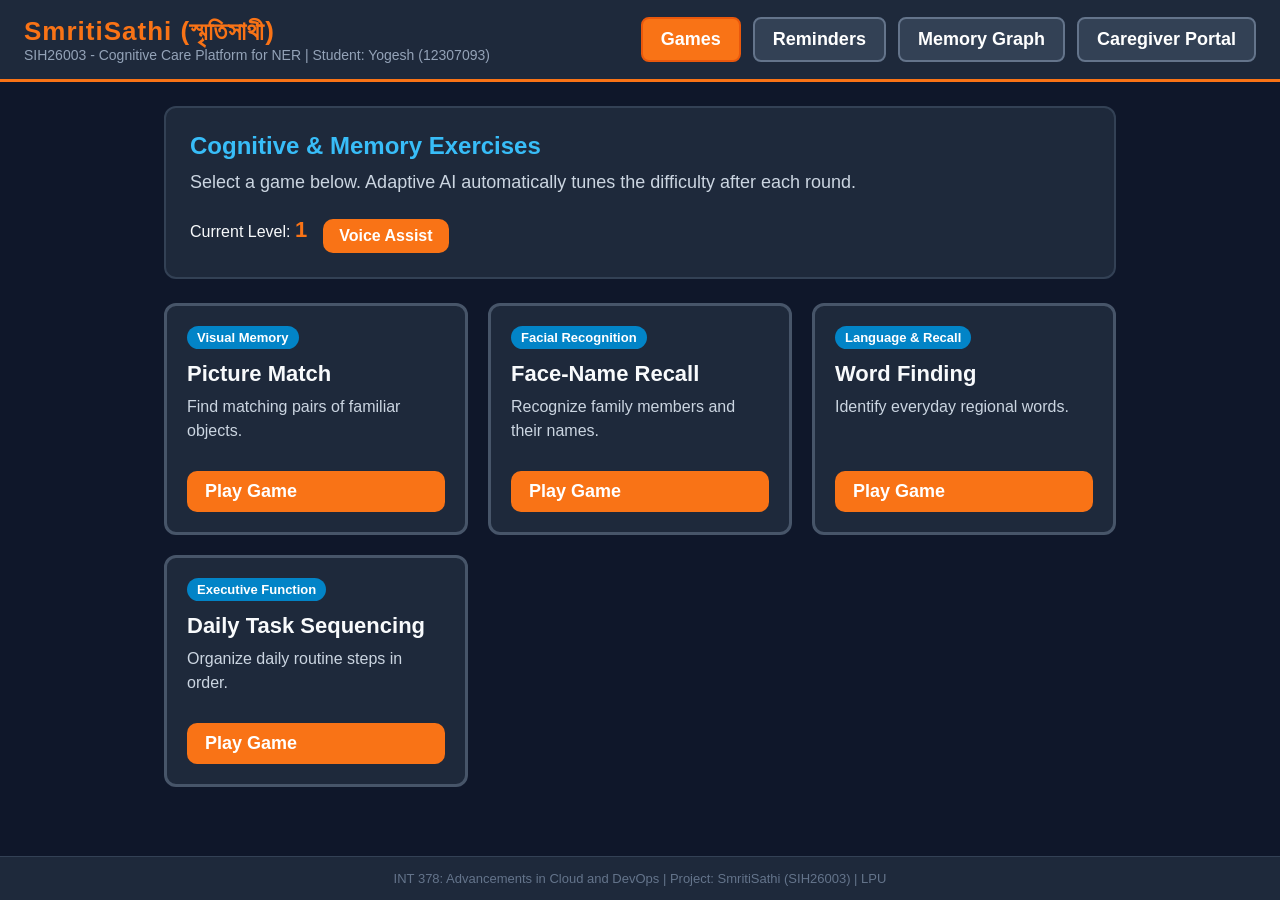
==== frontend/index.html @ 1e3b37ca "Initial commit for SmritiSathi INT 378 project" ====
<!DOCTYPE html>
<html lang="en">
<head>
    <meta charset="UTF-8">
    <meta name="viewport" content="width=device-width, initial-scale=1.0">
    <title>SmritiSathi - Cognitive Care Platform</title>
    <link rel="stylesheet" href="style.css">
</head>
<body>
    <header>
        <div>
            <div class="brand-title">SmritiSathi (স্মৃতিসাথী)</div>
            <div class="brand-sub">SIH26003 - Cognitive Care Platform for NER | Student: Yogesh (12307093)</div>
        </div>
        <nav class="nav-bar">
            <button class="nav-btn active" onclick="switchView('games')">Games</button>
            <button class="nav-btn" onclick="switchView('reminders')">Reminders</button>
            <button class="nav-btn" onclick="switchView('memory')">Memory Graph</button>
            <button class="nav-btn" onclick="switchView('caregiver')">Caregiver Portal</button>
        </nav>
    </header>

    <main>
        <section id="view-games" class="view-section active">
            <div class="hero-box">
                <h2 class="hero-title">Cognitive & Memory Exercises</h2>
                <p style="font-size: 18px; color: #cbd5e1;">Select a game below. Adaptive AI automatically tunes the difficulty after each round.</p>
                <div style="margin-top: 14px; display: flex; gap: 16px; align-items: center;">
                    <span style="font-size: 16px;">Current Level: <strong id="lbl-level" style="color: #f97316; font-size: 22px;">1</strong></span>
                    <button class="large-btn" style="padding: 8px 16px; font-size: 16px;" onclick="speakPrompt('Welcome to SmritiSathi. Choose a game to exercise your memory.')">Voice Assist</button>
                </div>
            </div>

            <div class="game-grid" id="games-container"></div>

            <div id="game-active-area" style="display: none; margin-top: 24px;">
                <div class="play-box">
                    <h3 id="active-game-title" style="font-size: 26px; color: #38bdf8;">Picture Match</h3>
                    <p id="active-game-instruction" style="font-size: 18px; margin: 8px 0 16px 0;">Tap the matching pair of items below:</p>
                    <div class="interactive-board" id="game-tiles"></div>
                    <button class="large-btn" onclick="finishCurrentRound()">Complete Round</button>
                    <div id="round-feedback" style="margin-top: 16px; font-size: 18px;"></div>
                </div>
            </div>
        </section>

        <section id="view-reminders" class="view-section">
            <div class="hero-box">
                <h2 class="hero-title">Medicine & Routine Reminders</h2>
                <p style="font-size: 16px; color: #cbd5e1;">Reminders work 100% offline. Voice alerts notify patients at scheduled times.</p>
            </div>
            <div class="reminder-list" id="reminders-container"></div>
        </section>

        <section id="view-memory" class="view-section">
            <div class="hero-box">
                <h2 class="hero-title">Personal Memory Graph</h2>
                <p style="font-size: 16px; color: #cbd5e1;">Graph of personal entities, family relationships, and locations.</p>
                <div class="graph-box" id="graph-content">Loading memory graph...</div>
            </div>
        </section>

        <section id="view-caregiver" class="view-section">
            <div class="hero-box">
                <h2 class="hero-title">Caregiver & Doctor Monitoring</h2>
                <p style="font-size: 16px; color: #cbd5e1;">Automated alerts for missed medicines and cognitive score declines.</p>
            </div>
            <div id="caregiver-alerts-container"></div>
            <div class="metric-panel">
                <div class="metric-card">
                    <div class="metric-val" id="metric-avg-score">0.76</div>
                    <div class="metric-lbl">Target Success Ratio (75%)</div>
                </div>
                <div class="metric-card">
                    <div class="metric-val" id="metric-sessions">4</div>
                    <div class="metric-lbl">Total Sessions Completed</div>
                </div>
                <div class="metric-card">
                    <div class="metric-val" id="metric-alerts-count">1</div>
                    <div class="metric-lbl">Active Clinical Alerts</div>
                </div>
            </div>
        </section>
    </main>

    <footer>
        INT 378: Advancements in Cloud and DevOps | Project: SmritiSathi (SIH26003) | LPU
    </footer>

    <script src="app.js"></script>
</body>
</html>
---- frontend/style.css ----
* {
    box-sizing: border-box;
    margin: 0;
    padding: 0;
    font-family: Arial, sans-serif;
}

body {
    background-color: #0f172a;
    color: #f8fafc;
    min-height: 100vh;
    display: flex;
    flex-direction: column;
}

header {
    background-color: #1e293b;
    border-bottom: 3px solid #f97316;
    padding: 16px 24px;
    display: flex;
    justify-content: space-between;
    align-items: center;
}

.brand-title {
    font-size: 26px;
    font-weight: bold;
    color: #f97316;
    letter-spacing: 1px;
}

.brand-sub {
    font-size: 14px;
    color: #94a3b8;
}

.nav-bar {
    display: flex;
    gap: 12px;
}

.nav-btn {
    background-color: #334155;
    color: #ffffff;
    border: 2px solid #64748b;
    font-size: 18px;
    padding: 10px 18px;
    border-radius: 8px;
    cursor: pointer;
    font-weight: bold;
}

.nav-btn.active {
    background-color: #f97316;
    border-color: #ea580c;
}

main {
    flex: 1;
    padding: 24px;
    max-width: 1000px;
    margin: 0 auto;
    width: 100%;
}

.view-section {
    display: none;
}

.view-section.active {
    display: block;
}

.hero-box {
    background-color: #1e293b;
    border: 2px solid #334155;
    border-radius: 12px;
    padding: 24px;
    margin-bottom: 24px;
}

.hero-title {
    font-size: 24px;
    margin-bottom: 12px;
    color: #38bdf8;
}

.large-btn {
    background-color: #f97316;
    color: #ffffff;
    border: none;
    font-size: 22px;
    padding: 16px 28px;
    border-radius: 10px;
    cursor: pointer;
    font-weight: bold;
    display: inline-flex;
    align-items: center;
    gap: 10px;
    margin-top: 12px;
}

.large-btn:hover {
    background-color: #ea580c;
}

.game-grid {
    display: grid;
    grid-template-columns: repeat(auto-fit, minmax(280px, 1fr));
    gap: 20px;
}

.card {
    background-color: #1e293b;
    border: 3px solid #475569;
    border-radius: 12px;
    padding: 20px;
    display: flex;
    flex-direction: column;
    justify-content: space-between;
}

.card-title {
    font-size: 22px;
    color: #f8fafc;
    margin-bottom: 8px;
}

.card-badge {
    display: inline-block;
    background-color: #0284c7;
    color: #ffffff;
    font-size: 13px;
    font-weight: bold;
    padding: 4px 10px;
    border-radius: 20px;
    width: fit-content;
    margin-bottom: 12px;
}

.card-desc {
    font-size: 16px;
    color: #cbd5e1;
    line-height: 1.5;
    margin-bottom: 16px;
}

.play-box {
    background-color: #1e293b;
    border: 3px solid #f97316;
    border-radius: 14px;
    padding: 24px;
    text-align: center;
}

.interactive-board {
    display: flex;
    justify-content: center;
    gap: 16px;
    flex-wrap: wrap;
    margin: 24px 0;
}

.interactive-tile {
    width: 140px;
    height: 140px;
    background-color: #334155;
    border: 3px solid #38bdf8;
    border-radius: 12px;
    font-size: 40px;
    display: flex;
    align-items: center;
    justify-content: center;
    cursor: pointer;
    transition: transform 0.1s;
}

.interactive-tile:active {
    transform: scale(0.95);
}

.metric-panel {
    display: grid;
    grid-template-columns: repeat(auto-fit, minmax(180px, 1fr));
    gap: 16px;
    margin-top: 20px;
}

.metric-card {
    background-color: #0f172a;
    border: 1px solid #334155;
    border-radius: 8px;
    padding: 14px;
    text-align: center;
}

.metric-val {
    font-size: 24px;
    font-weight: bold;
    color: #f97316;
}

.metric-lbl {
    font-size: 14px;
    color: #94a3b8;
}

.reminder-list {
    display: flex;
    flex-direction: column;
    gap: 14px;
}

.reminder-item {
    background-color: #1e293b;
    border: 2px solid #334155;
    border-radius: 10px;
    padding: 16px;
    display: flex;
    justify-content: space-between;
    align-items: center;
}

.reminder-title {
    font-size: 20px;
    font-weight: bold;
}

.reminder-time {
    font-size: 15px;
    color: #38bdf8;
    margin-top: 4px;
}

.status-badge {
    padding: 6px 14px;
    border-radius: 8px;
    font-weight: bold;
    font-size: 14px;
}

.status-taken {
    background-color: #15803d;
    color: #ffffff;
}

.status-missed {
    background-color: #b91c1c;
    color: #ffffff;
}

.status-pending {
    background-color: #ca8a04;
    color: #ffffff;
}

.alert-banner {
    background-color: #7f1d1d;
    border: 2px solid #ef4444;
    color: #fecaca;
    padding: 14px 18px;
    border-radius: 8px;
    margin-bottom: 16px;
    font-size: 16px;
    font-weight: bold;
}

.graph-box {
    background-color: #0f172a;
    border: 2px solid #334155;
    border-radius: 8px;
    padding: 16px;
    margin-top: 14px;
    line-height: 1.8;
}

footer {
    background-color: #1e293b;
    border-top: 1px solid #334155;
    padding: 14px;
    text-align: center;
    font-size: 13px;
    color: #64748b;
}
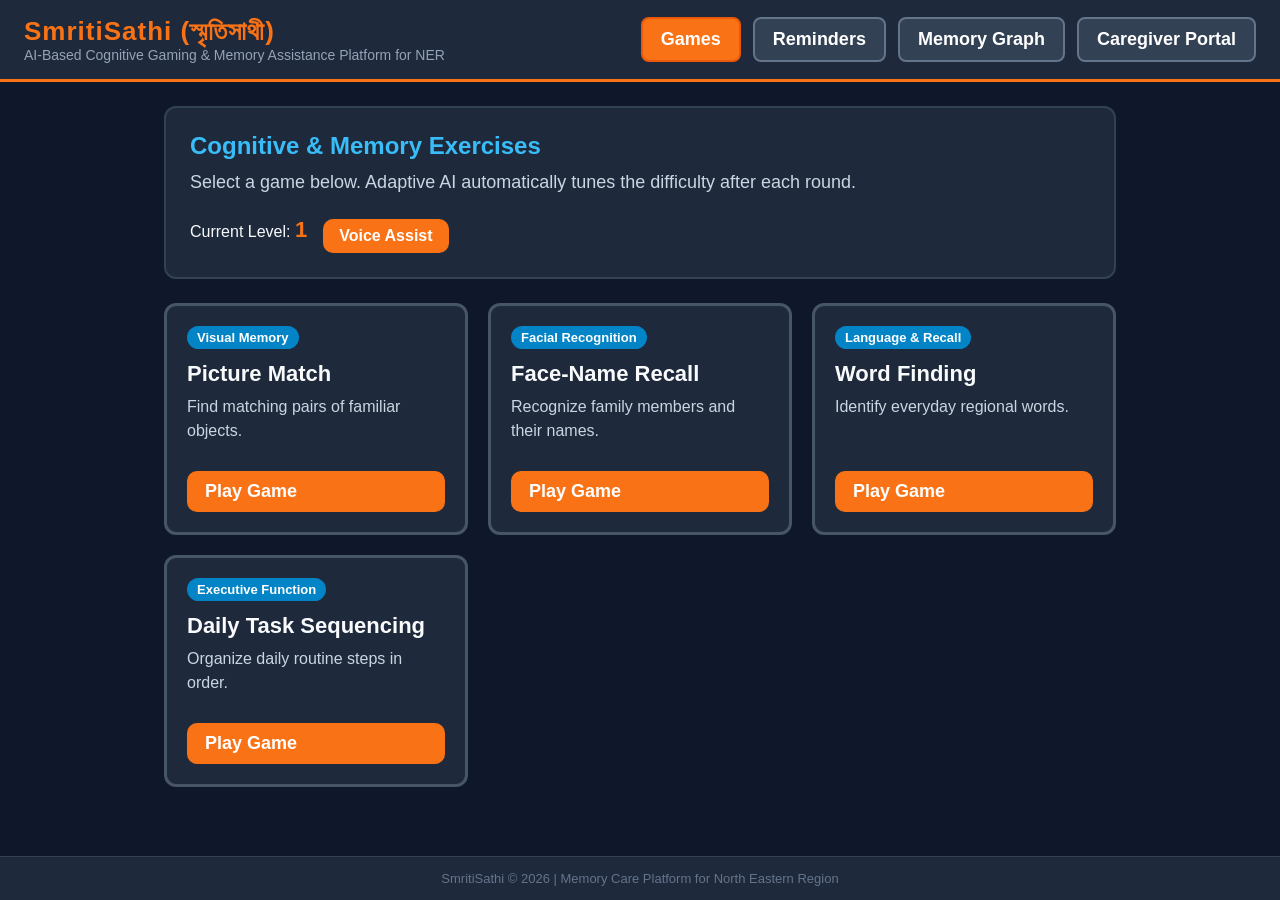
==== commit 8d5ba4af: "Add Prometheus & Grafana dashboard and update compose" ====
--- a/frontend/index.html
+++ b/frontend/index.html
@@ -10,7 +10,7 @@
     <header>
         <div>
             <div class="brand-title">SmritiSathi (স্মৃতিসাথী)</div>
-            <div class="brand-sub">SIH26003 - Cognitive Care Platform for NER | Student: Yogesh (12307093)</div>
+            <div class="brand-sub">AI-Based Cognitive Gaming & Memory Assistance Platform for NER</div>
         </div>
         <nav class="nav-bar">
             <button class="nav-btn active" onclick="switchView('games')">Games</button>
@@ -84,7 +84,7 @@
     </main>
 
     <footer>
-        INT 378: Advancements in Cloud and DevOps | Project: SmritiSathi (SIH26003) | LPU
+        SmritiSathi &copy; 2026 | Memory Care Platform for North Eastern Region
     </footer>
 
     <script src="app.js"></script>
